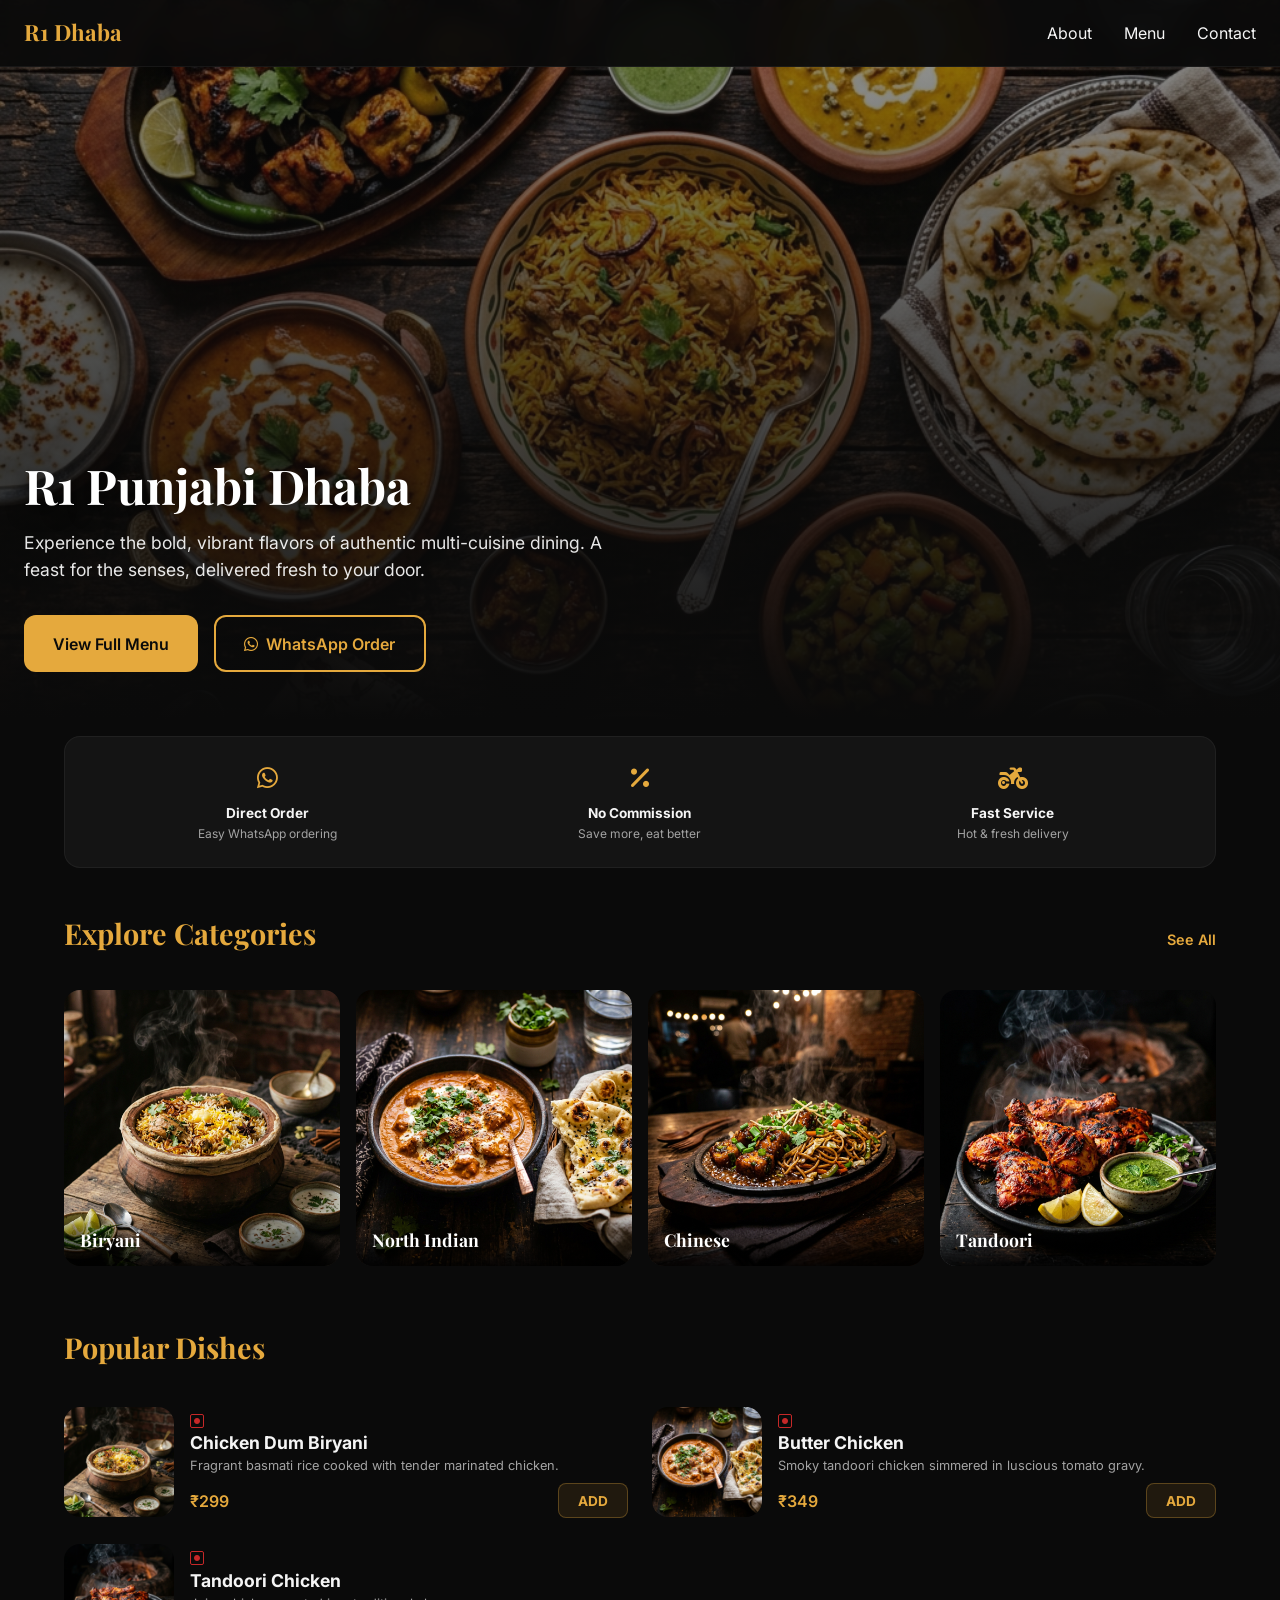
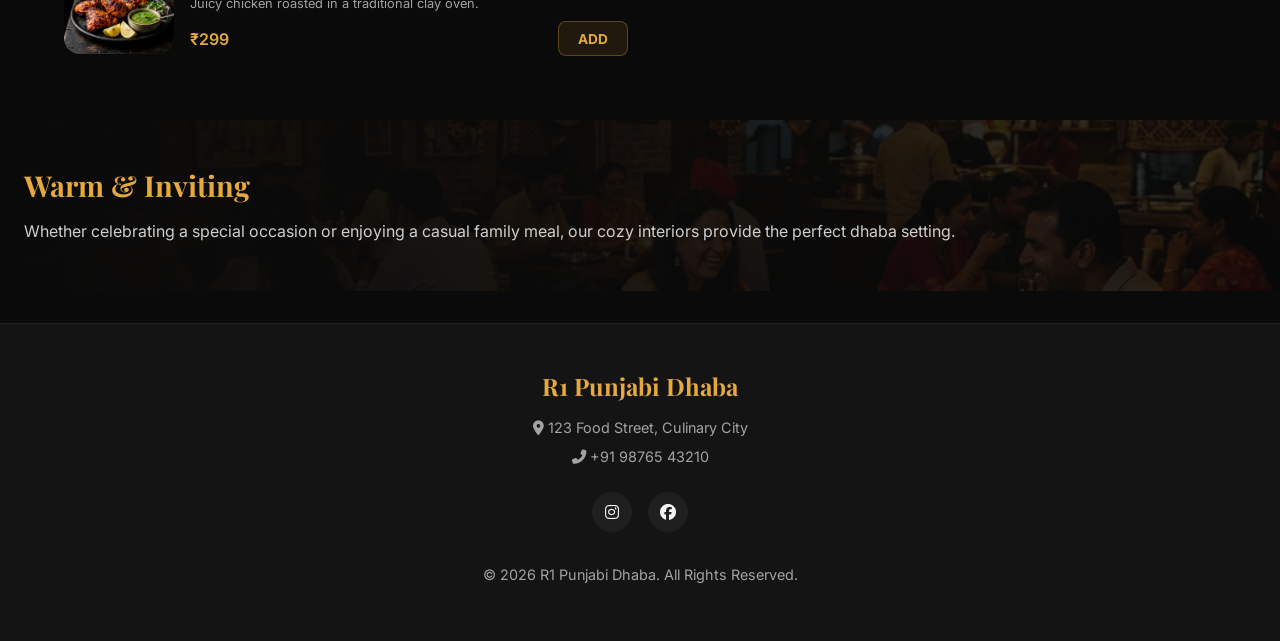
==== R One Punjabi Dhaba Multicuisine Family Restaurant/index.html @ f8da95f7 "Add files via upload" ====
<!DOCTYPE html>
<html lang="en">
<head>
    <meta charset="UTF-8">
    <meta name="viewport" content="width=device-width, initial-scale=1.0, maximum-scale=1.0, user-scalable=no">
    <title>R1 Punjabi Dhaba | Authentic Multi-cuisine</title>
    <meta name="description" content="Experience authentic Punjabi, North Indian, Biryani, and Chinese food. Order online via WhatsApp.">
    <link rel="stylesheet" href="https://cdnjs.cloudflare.com/ajax/libs/font-awesome/6.4.0/css/all.min.css">
    <link rel="stylesheet" href="styles.css">
</head>
<body>

    <!-- Header -->
    <header>
        <a href="index.html" class="logo">R1 Dhaba</a>
        <nav class="nav-links">
            <a href="#about">About</a>
            <a href="menu.html">Menu</a>
            <a href="#contact">Contact</a>
        </nav>
    </header>

    <!-- Hero Section -->
    <section class="hero" id="home">
        <div class="hero-content">
            <h1>R1 Punjabi Dhaba</h1>
            <p>Experience the bold, vibrant flavors of authentic multi-cuisine dining. A feast for the senses, delivered fresh to your door.</p>
            <div class="btn-group">
                <a href="menu.html" class="btn btn-primary">View Full Menu</a>
                <a href="https://wa.me/919876543210?text=Hello,%20I%20want%20to%20order" class="btn btn-outline" target="_blank"><i class="fab fa-whatsapp"></i> WhatsApp Order</a>
            </div>
        </div>
    </section>

    <!-- Trust Section -->
    <section class="trust-section container">
        <div class="trust-grid">
            <div class="trust-item">
                <div class="trust-icon"><i class="fab fa-whatsapp"></i></div>
                <h4>Direct Order</h4>
                <p>Easy WhatsApp ordering</p>
            </div>
            <div class="trust-item">
                <div class="trust-icon"><i class="fas fa-percent"></i></div>
                <h4>No Commission</h4>
                <p>Save more, eat better</p>
            </div>
            <div class="trust-item">
                <div class="trust-icon"><i class="fas fa-motorcycle"></i></div>
                <h4>Fast Service</h4>
                <p>Hot & fresh delivery</p>
            </div>
        </div>
    </section>

    <!-- Category Section -->
    <section class="container menu-categories">
        <div class="section-header">
            <h2>Explore Categories</h2>
            <a href="menu.html" class="view-all">See All</a>
        </div>
        <div class="category-grid">
            <a href="menu.html#biryani" class="category-card">
                <img src="images/biryani_1777648298008.png" alt="Biryani">
                <div class="category-overlay">
                    <h3>Biryani</h3>
                </div>
            </a>
            <a href="menu.html#north-indian" class="category-card">
                <img src="images/north_indian_1777648313939.png" alt="North Indian">
                <div class="category-overlay">
                    <h3>North Indian</h3>
                </div>
            </a>
            <a href="menu.html#chinese" class="category-card">
                <img src="images/chinese_1777648333157.png" alt="Chinese">
                <div class="category-overlay">
                    <h3>Chinese</h3>
                </div>
            </a>
            <a href="menu.html#tandoori" class="category-card">
                <img src="images/tandoori_1777648349359.png" alt="Tandoori">
                <div class="category-overlay">
                    <h3>Tandoori</h3>
                </div>
            </a>
        </div>
    </section>

    <!-- Popular Dishes Section -->
    <section class="container popular-dishes">
        <div class="section-header">
            <h2>Popular Dishes</h2>
        </div>
        
        <div class="dish-list">
            <!-- Dish 1 -->
            <div class="dish-item">
                <img src="images/biryani_1777648298008.png" alt="Chicken Dum Biryani" class="dish-img">
                <div class="dish-info">
                    <div class="veg-indicator non-veg"><i class="fas fa-circle"></i></div>
                    <h3>Chicken Dum Biryani</h3>
                    <p class="dish-desc">Fragrant basmati rice cooked with tender marinated chicken.</p>
                    <div class="dish-bottom">
                        <span class="dish-price">₹299</span>
                        <a href="menu.html#biryani" class="btn-add">ADD</a>
                    </div>
                </div>
            </div>
            
            <!-- Dish 2 -->
            <div class="dish-item">
                <img src="images/north_indian_1777648313939.png" alt="Butter Chicken" class="dish-img">
                <div class="dish-info">
                    <div class="veg-indicator non-veg"><i class="fas fa-circle"></i></div>
                    <h3>Butter Chicken</h3>
                    <p class="dish-desc">Smoky tandoori chicken simmered in luscious tomato gravy.</p>
                    <div class="dish-bottom">
                        <span class="dish-price">₹349</span>
                        <a href="menu.html#north-indian" class="btn-add">ADD</a>
                    </div>
                </div>
            </div>

            <!-- Dish 3 -->
            <div class="dish-item">
                <img src="images/tandoori_1777648349359.png" alt="Tandoori Chicken" class="dish-img">
                <div class="dish-info">
                    <div class="veg-indicator non-veg"><i class="fas fa-circle"></i></div>
                    <h3>Tandoori Chicken</h3>
                    <p class="dish-desc">Juicy chicken roasted in a traditional clay oven.</p>
                    <div class="dish-bottom">
                        <span class="dish-price">₹299</span>
                        <a href="menu.html#tandoori" class="btn-add">ADD</a>
                    </div>
                </div>
            </div>
        </div>
    </section>

    <!-- Ambience Section -->
    <section class="ambience" id="about">
        <img src="images/ambience_1777648368958.png" alt="Restaurant Ambience" class="ambience-bg">
        <div class="ambience-content">
            <h2>Warm & Inviting</h2>
            <p>Whether celebrating a special occasion or enjoying a casual family meal, our cozy interiors provide the perfect dhaba setting.</p>
        </div>
    </section>

    <!-- Footer Section -->
    <footer id="contact">
        <div class="footer-info">
            <h3 class="logo-footer">R1 Punjabi Dhaba</h3>
            <p><i class="fas fa-map-marker-alt"></i> 123 Food Street, Culinary City</p>
            <p><i class="fas fa-phone-alt"></i> +91 98765 43210</p>
        </div>
        
        <div class="social-links">
            <a href="#"><i class="fab fa-instagram"></i></a>
            <a href="#"><i class="fab fa-facebook"></i></a>
        </div>

        <div class="copyright">
            <p>&copy; 2026 R1 Punjabi Dhaba. All Rights Reserved.</p>
        </div>
    </footer>

    <!-- Sticky Mobile Order CTA -->
    <div class="sticky-mobile-cta">
        <a href="menu.html" class="btn-full-width">
            <i class="fas fa-utensils"></i> Order Now
        </a>
    </div>

</body>
</html>
---- R One Punjabi Dhaba Multicuisine Family Restaurant/styles.css ----
@import url('https://fonts.googleapis.com/css2?family=Inter:wght@300;400;500;600;700&family=Playfair+Display:wght@600;700&display=swap');

:root {
    --bg-dark: #0a0a0a;
    --bg-card: #141414;
    --bg-card-light: #1f1f1f;
    --primary-gold: #e5a93d;
    --primary-gold-dark: #cc922b;
    --accent-red: #e63946;
    --text-main: #f5f5f5;
    --text-muted: #a3a3a3;
    --whatsapp-green: #25d366;
    --font-heading: 'Playfair Display', serif;
    --font-body: 'Inter', sans-serif;
    --spacing-xs: 0.5rem;
    --spacing-sm: 1rem;
    --spacing-md: 1.5rem;
    --spacing-lg: 2rem;
    --spacing-xl: 3rem;
}

* {
    margin: 0;
    padding: 0;
    box-sizing: border-box;
    -webkit-tap-highlight-color: transparent;
}

html {
    scroll-behavior: smooth;
}

body {
    background-color: var(--bg-dark);
    color: var(--text-main);
    font-family: var(--font-body);
    line-height: 1.5;
    overflow-x: hidden;
    padding-bottom: 80px; /* Space for sticky mobile CTA */
}

/* Typography */
h1, h2, h3, h4 {
    font-family: var(--font-heading);
    font-weight: 700;
    line-height: 1.2;
}

h2 {
    font-size: 1.8rem;
    color: var(--primary-gold);
    margin-bottom: var(--spacing-sm);
}

.veg-indicator {
    display: inline-flex;
    align-items: center;
    justify-content: center;
    width: 14px;
    height: 14px;
    border: 1px solid;
    border-radius: 2px;
}
.veg-indicator i { font-size: 6px; }
.veg-indicator.veg { border-color: #2e7d32; color: #2e7d32; }
.veg-indicator.non-veg { border-color: #c62828; color: #c62828; }

/* Utility */
.container {
    padding: var(--spacing-lg) var(--spacing-md);
    max-width: 1200px;
    margin: 0 auto;
}

/* Buttons */
.btn {
    display: inline-flex;
    align-items: center;
    justify-content: center;
    padding: 0.9rem 1.8rem;
    border-radius: 12px;
    font-family: var(--font-body);
    font-weight: 600;
    text-decoration: none;
    transition: all 0.2s ease;
    border: none;
    cursor: pointer;
    font-size: 1rem;
    gap: 0.5rem;
}

.btn-primary {
    background: var(--primary-gold);
    color: var(--bg-dark);
}

.btn-primary:active {
    transform: scale(0.98);
}

.btn-outline {
    background: transparent;
    color: var(--primary-gold);
    border: 2px solid var(--primary-gold);
}

/* Header */
header {
    position: fixed;
    top: 0;
    left: 0;
    width: 100%;
    padding: 1rem 1.5rem;
    background: rgba(10, 10, 10, 0.95);
    backdrop-filter: blur(10px);
    z-index: 1000;
    display: flex;
    justify-content: space-between;
    align-items: center;
    border-bottom: 1px solid rgba(255, 255, 255, 0.05);
}

.logo {
    font-family: var(--font-heading);
    font-size: 1.4rem;
    color: var(--primary-gold);
    text-decoration: none;
    font-weight: 700;
}

.nav-links {
    display: none; /* Mobile first */
}

/* Hero Section */
.hero {
    height: 80vh;
    min-height: 500px;
    background-image: linear-gradient(to bottom, rgba(10, 10, 10, 0.4), rgba(10, 10, 10, 1)), url('images/hero_bg_1777648281193.png');
    background-size: cover;
    background-position: center;
    display: flex;
    flex-direction: column;
    justify-content: flex-end;
    padding: var(--spacing-xl) var(--spacing-md);
    position: relative;
}

.hero-content {
    max-width: 600px;
    animation: fadeInUp 0.8s ease;
}

.hero h1 {
    font-size: 3rem;
    color: #fff;
    margin-bottom: var(--spacing-sm);
    text-shadow: 0 4px 20px rgba(0,0,0,0.8);
}

.hero p {
    font-size: 1.1rem;
    color: rgba(255,255,255,0.9);
    margin-bottom: var(--spacing-lg);
}

.hero .btn-group {
    display: flex;
    gap: var(--spacing-sm);
    flex-direction: column;
}

/* Trust Section */
.trust-section {
    padding-top: var(--spacing-sm);
    padding-bottom: var(--spacing-sm);
}

.trust-grid {
    display: grid;
    grid-template-columns: repeat(3, 1fr);
    gap: var(--spacing-sm);
    background: var(--bg-card);
    padding: var(--spacing-md);
    border-radius: 16px;
    border: 1px solid rgba(255,255,255,0.05);
}

.trust-item {
    text-align: center;
}

.trust-icon {
    font-size: 1.5rem;
    color: var(--primary-gold);
    margin-bottom: 0.5rem;
}

.trust-item h4 {
    font-family: var(--font-body);
    font-size: 0.85rem;
    margin-bottom: 0.2rem;
}

.trust-item p {
    font-size: 0.75rem;
    color: var(--text-muted);
}

/* Section Header */
.section-header {
    display: flex;
    justify-content: space-between;
    align-items: baseline;
    margin-bottom: var(--spacing-md);
}

.view-all {
    color: var(--primary-gold);
    text-decoration: none;
    font-size: 0.9rem;
    font-weight: 600;
}

/* Category Grid */
.category-grid {
    display: grid;
    grid-template-columns: repeat(2, 1fr);
    gap: var(--spacing-sm);
}

.category-card {
    position: relative;
    border-radius: 16px;
    overflow: hidden;
    aspect-ratio: 1;
    display: block;
    text-decoration: none;
}

.category-card img {
    width: 100%;
    height: 100%;
    object-fit: cover;
}

.category-overlay {
    position: absolute;
    bottom: 0;
    left: 0;
    width: 100%;
    padding: 1rem;
    background: linear-gradient(to top, rgba(0,0,0,0.9), transparent);
}

.category-card h3 {
    color: #fff;
    font-size: 1.1rem;
    margin: 0;
}

/* Popular Dishes */
.dish-list {
    display: flex;
    flex-direction: column;
    gap: var(--spacing-md);
}

.dish-item {
    display: flex;
    gap: var(--spacing-sm);
    align-items: center;
}

.dish-img {
    width: 110px;
    height: 110px;
    border-radius: 16px;
    object-fit: cover;
}

.dish-info {
    flex: 1;
}

.dish-info h3 {
    font-size: 1.1rem;
    font-family: var(--font-body);
    margin: 0.2rem 0;
}

.dish-desc {
    font-size: 0.8rem;
    color: var(--text-muted);
    margin-bottom: 0.5rem;
    display: -webkit-box;
    -webkit-line-clamp: 2;
    -webkit-box-orient: vertical;
    overflow: hidden;
}

.dish-bottom {
    display: flex;
    justify-content: space-between;
    align-items: center;
}

.dish-price {
    font-weight: 600;
    color: var(--primary-gold);
    font-size: 1rem;
}

.btn-add {
    background: rgba(229, 169, 61, 0.1);
    color: var(--primary-gold);
    padding: 0.4rem 1.2rem;
    border-radius: 8px;
    font-size: 0.85rem;
    font-weight: 700;
    text-decoration: none;
    border: 1px solid rgba(229, 169, 61, 0.3);
}

/* Ambience */
.ambience {
    position: relative;
    padding: var(--spacing-xl) var(--spacing-md);
    margin: var(--spacing-lg) 0;
}

.ambience-bg {
    position: absolute;
    top: 0;
    left: 0;
    width: 100%;
    height: 100%;
    object-fit: cover;
    z-index: -2;
    opacity: 0.3;
}

.ambience::before {
    content: '';
    position: absolute;
    top: 0;
    left: 0;
    width: 100%;
    height: 100%;
    background: linear-gradient(to right, rgba(10,10,10, 1), rgba(10,10,10, 0.4));
    z-index: -1;
}

.ambience h2 {
    text-align: left;
}

.ambience p {
    color: rgba(255,255,255,0.8);
}

/* Footer */
footer {
    background-color: var(--bg-card);
    padding: var(--spacing-xl) var(--spacing-md) 100px; /* Extra padding for sticky cta */
    text-align: center;
    border-top: 1px solid rgba(255,255,255,0.05);
}

.logo-footer {
    color: var(--primary-gold);
    font-size: 1.5rem;
    margin-bottom: var(--spacing-sm);
}

footer p {
    color: var(--text-muted);
    font-size: 0.9rem;
    margin-bottom: 0.5rem;
}

.social-links {
    margin: var(--spacing-md) 0;
    display: flex;
    justify-content: center;
    gap: var(--spacing-sm);
}

.social-links a {
    color: var(--text-main);
    background: var(--bg-card-light);
    width: 40px;
    height: 40px;
    display: flex;
    justify-content: center;
    align-items: center;
    border-radius: 50%;
    text-decoration: none;
}

.copyright {
    font-size: 0.8rem;
    color: rgba(255,255,255,0.3);
    margin-top: var(--spacing-lg);
}

/* Sticky Mobile CTA */
.sticky-mobile-cta {
    position: fixed;
    bottom: 0;
    left: 0;
    width: 100%;
    background: var(--bg-card);
    padding: 1rem 1.5rem;
    box-shadow: 0 -4px 20px rgba(0,0,0,0.8);
    z-index: 999;
    border-top: 1px solid rgba(255,255,255,0.05);
}

.btn-full-width {
    display: flex;
    justify-content: center;
    align-items: center;
    width: 100%;
    background: var(--primary-gold);
    color: var(--bg-dark);
    padding: 1rem;
    border-radius: 12px;
    font-weight: 700;
    font-size: 1.1rem;
    text-decoration: none;
    gap: 0.5rem;
}

@keyframes fadeInUp {
    from { opacity: 0; transform: translateY(20px); }
    to { opacity: 1; transform: translateY(0); }
}

/* Responsive */
@media (min-width: 768px) {
    .nav-links { display: flex; gap: 2rem; }
    .nav-links a { color: var(--text-main); text-decoration: none; }
    .hero .btn-group { flex-direction: row; }
    .category-grid { grid-template-columns: repeat(4, 1fr); }
    .dish-list { display: grid; grid-template-columns: repeat(2, 1fr); }
    .sticky-mobile-cta { display: none; }
    body { padding-bottom: 0; }
    footer { padding-bottom: var(--spacing-xl); }
}
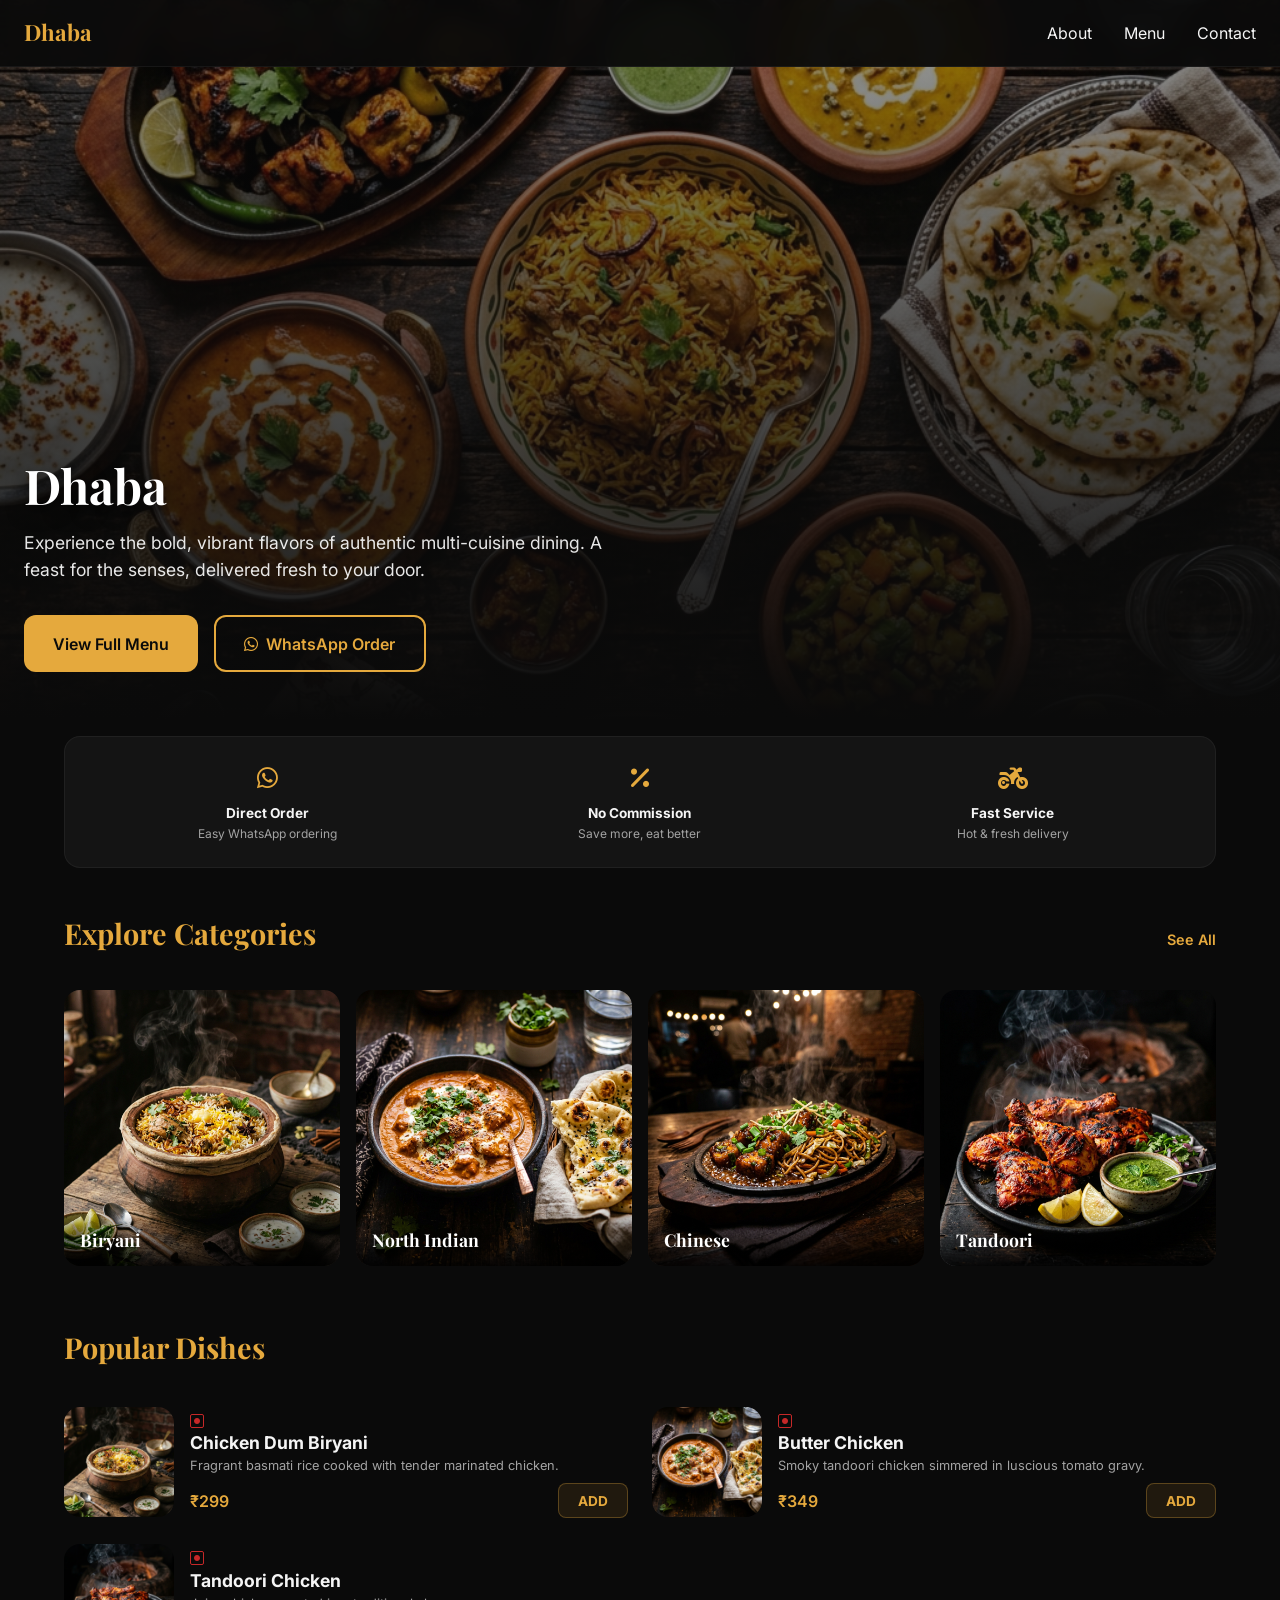
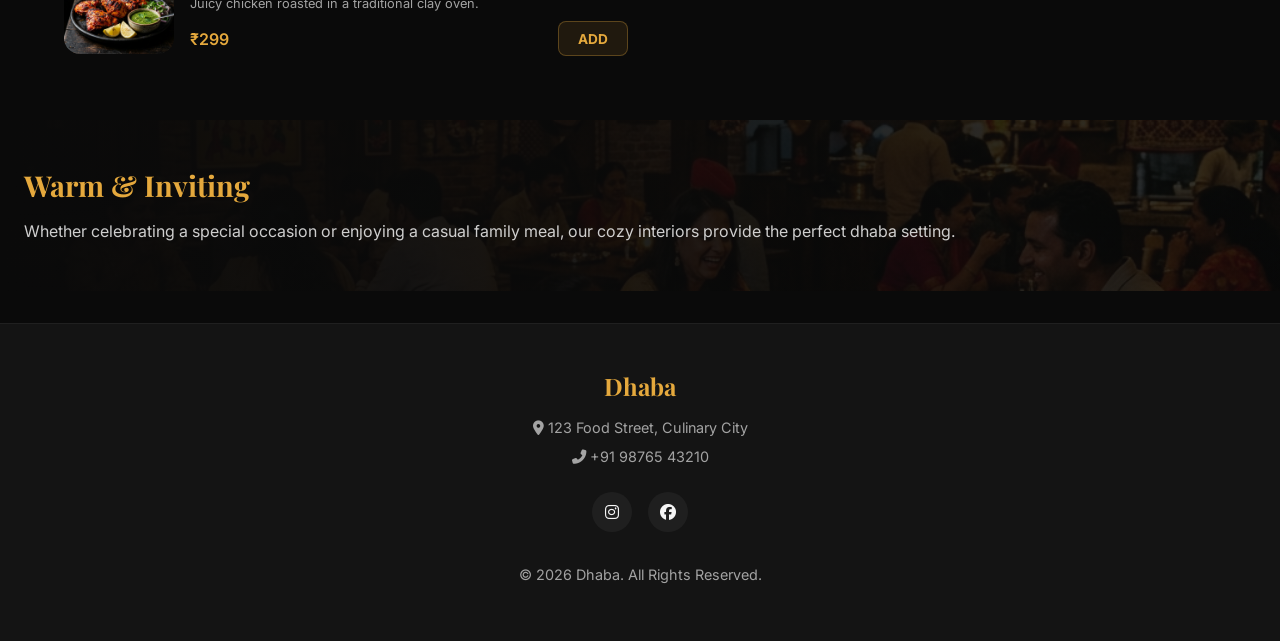
==== commit ffd18589: "Update index.html" ====
--- a/R One Punjabi Dhaba Multicuisine Family Restaurant/index.html
+++ b/R One Punjabi Dhaba Multicuisine Family Restaurant/index.html
@@ -3,7 +3,7 @@
 <head>
     <meta charset="UTF-8">
     <meta name="viewport" content="width=device-width, initial-scale=1.0, maximum-scale=1.0, user-scalable=no">
-    <title>R1 Punjabi Dhaba | Authentic Multi-cuisine</title>
+    <title>Dhaba</title>
     <meta name="description" content="Experience authentic Punjabi, North Indian, Biryani, and Chinese food. Order online via WhatsApp.">
     <link rel="stylesheet" href="https://cdnjs.cloudflare.com/ajax/libs/font-awesome/6.4.0/css/all.min.css">
     <link rel="stylesheet" href="styles.css">
@@ -12,7 +12,7 @@
 
     <!-- Header -->
     <header>
-        <a href="index.html" class="logo">R1 Dhaba</a>
+        <a href="index.html" class="logo">Dhaba</a>
         <nav class="nav-links">
             <a href="#about">About</a>
             <a href="menu.html">Menu</a>
@@ -23,7 +23,7 @@
     <!-- Hero Section -->
     <section class="hero" id="home">
         <div class="hero-content">
-            <h1>R1 Punjabi Dhaba</h1>
+            <h1>Dhaba</h1>
             <p>Experience the bold, vibrant flavors of authentic multi-cuisine dining. A feast for the senses, delivered fresh to your door.</p>
             <div class="btn-group">
                 <a href="menu.html" class="btn btn-primary">View Full Menu</a>
@@ -150,7 +150,7 @@
     <!-- Footer Section -->
     <footer id="contact">
         <div class="footer-info">
-            <h3 class="logo-footer">R1 Punjabi Dhaba</h3>
+            <h3 class="logo-footer">Dhaba</h3>
             <p><i class="fas fa-map-marker-alt"></i> 123 Food Street, Culinary City</p>
             <p><i class="fas fa-phone-alt"></i> +91 98765 43210</p>
         </div>
@@ -161,7 +161,7 @@
         </div>
 
         <div class="copyright">
-            <p>&copy; 2026 R1 Punjabi Dhaba. All Rights Reserved.</p>
+            <p>&copy; 2026 Dhaba. All Rights Reserved.</p>
         </div>
     </footer>
 
